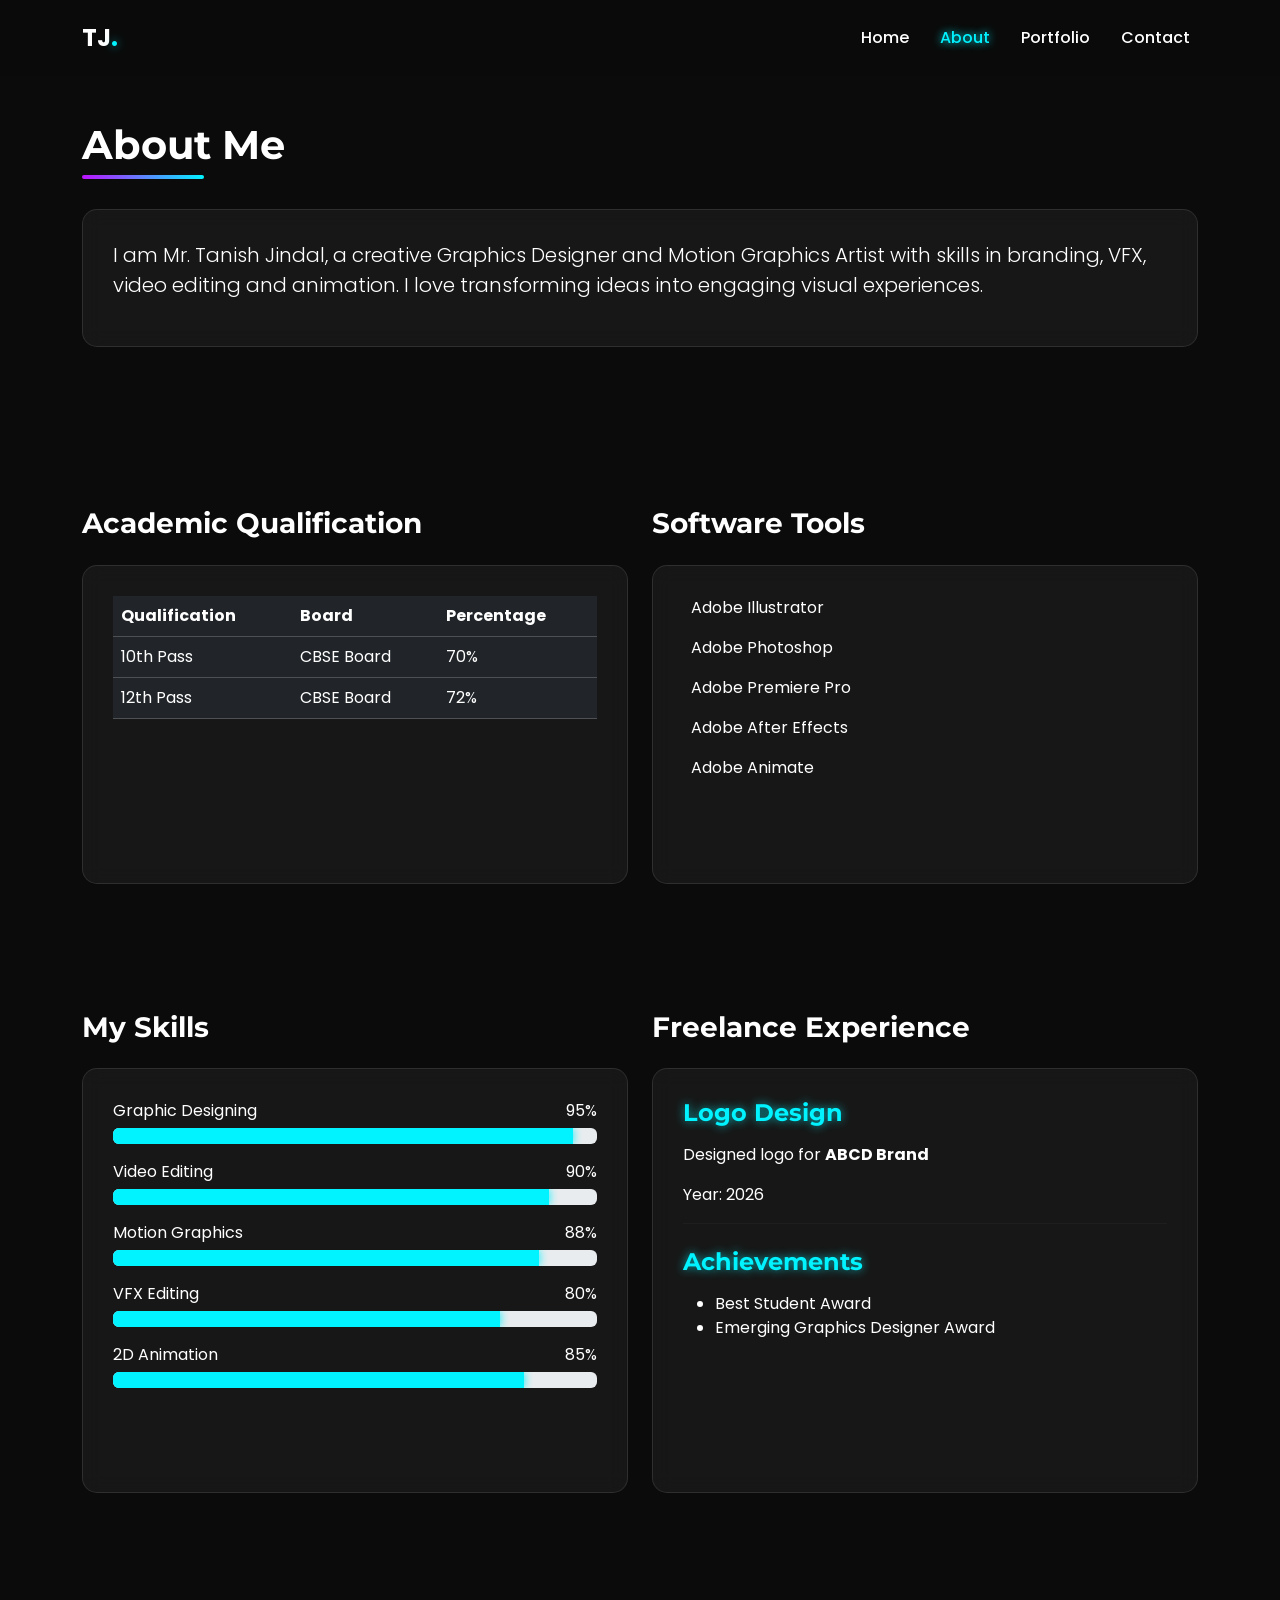
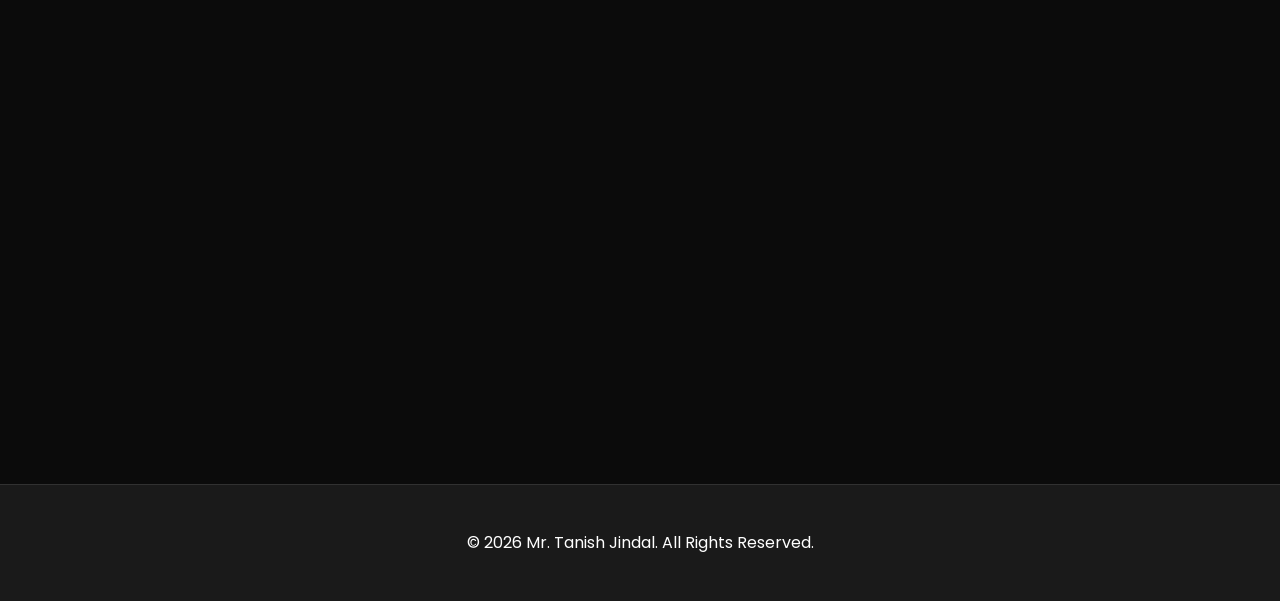
==== about.html @ eef96224 "Add files via upload" ====
<!DOCTYPE html>
<html lang="en">
  <head>
    <meta charset="utf-8">
	<meta http-equiv="X-UA-Compatible" content="IE=edge">
	<meta name="viewport" content="width=device-width, initial-scale=1">
    <title>About|Himanshu</title>
    <!-- Bootstrap -->
	<link href="css/bootstrap-5.3.8.css" rel="stylesheet">
	<link href="style.css" rel="stylesheet" type="text/css">
  </head>
  <body>

    <!-- Navbar -->
    <nav class="navbar navbar-expand-lg fixed-top">
        <div class="container">
            <a class="navbar-brand" href="index.html">TJ<span class="neon-text">.</span></a>
            <button class="navbar-toggler" type="button" data-bs-toggle="collapse" data-bs-target="#navbarNav">
                <i class="fas fa-bars text-white"></i>
            </button>
            <div class="collapse navbar-collapse" id="navbarNav">
                <ul class="navbar-nav ms-auto">
                    <li class="nav-item"><a class="nav-link" href="index.html">Home</a></li>
                    <li class="nav-item"><a class="nav-link active" href="about.html">About</a></li>
                    <li class="nav-item"><a class="nav-link" href="portfolio.html">Portfolio</a></li>
                    <li class="nav-item"><a class="nav-link" href="contact.html">Contact</a></li>
                </ul>
            </div>
        </div>
    </nav>

    <!-- Header -->
    <section class="section-padding" style="padding-top: 120px;">
        <div class="container">
            <h2 class="section-title">About Me</h2>
            <div class="glass-card">
                <p class="lead">I am Mr. Tanish Jindal, a creative Graphics Designer and Motion Graphics Artist with skills in branding, VFX, video editing and animation. I love transforming ideas into engaging visual experiences.</p>
            </div>
        </div>
    </section>

    <!-- Qualifications -->
    <section class="section-padding">
        <div class="container">
            <div class="row">
                <!-- Academic -->
                <div class="col-md-6 mb-4">
                    <h3 class="mb-4">Academic Qualification</h3>
                    <div class="glass-card">
                        <table class="table table-dark">
                            <thead>
                                <tr>
                                    <th>Qualification</th>
                                    <th>Board</th>
                                    <th>Percentage</th>
                                </tr>
                            </thead>
                            <tbody>
                                <tr>
                                    <td>10th Pass</td>
                                    <td>CBSE Board</td>
                                    <td>70%</td>
                                </tr>
                            </tbody>
							<tbody>
                                <tr>
                                    <td>12th Pass</td>
                                    <td>CBSE Board</td>
                                    <td>72%</td>
                                </tr>
                            </tbody>
                        </table>
                    </div>
                </div>

                <!-- Software Tools -->
                <div class="col-md-6 mb-4">
                    <h3 class="mb-4">Software Tools</h3>
                    <div class="glass-card">
                        <ul class="list-unstyled">
                            <li class="mb-3"><i class="fab fa-adobe neon-text me-2"></i> Adobe Illustrator</li>
                            <li class="mb-3"><i class="fab fa-adobe neon-text me-2"></i> Adobe Photoshop</li>
                            <li class="mb-3"><i class="fab fa-adobe neon-text me-2"></i> Adobe Premiere Pro</li>
                            <li class="mb-3"><i class="fab fa-adobe neon-text me-2"></i> Adobe After Effects</li>
                            <li class="mb-3"><i class="fab fa-adobe neon-text me-2"></i> Adobe Animate</li>
                        </ul>
                    </div>
                </div>
            </div>
        </div>
    </section>

    <!-- Skills & Experience -->
    <section class="section-padding">
        <div class="container">
            <div class="row">
                <!-- Skills -->
                <div class="col-md-6 mb-4">
                    <h3 class="mb-4">My Skills</h3>
                    <div class="glass-card">
                        <div class="skill-label"><span>Graphic Designing</span>  <span>95%</span></div>
                        <div class="progress mb-3"><div class="progress-bar" style="width: 95%"></div></div>
                        
                        <div class="skill-label"><span>Video Editing</span> <span>90%</span></div>
                        <div class="progress mb-3"><div class="progress-bar" style="width: 90%"></div></div>
                        
                        <div class="skill-label"><span>Motion Graphics</span> <span>88%</span></div>
                        <div class="progress mb-3"><div class="progress-bar" style="width: 88%"></div></div>
                        
                        <div class="skill-label"><span>VFX Editing</span> <span>80%</span></div>
                        <div class="progress mb-3"><div class="progress-bar" style="width: 80%"></div></div>
                        
                        <div class="skill-label"><span>2D Animation</span> <span>85%</span></div>
                        <div class="progress mb-3"><div class="progress-bar" style="width: 85%"></div></div>
                    </div>
                </div>

                <!-- Experience -->
                <div class="col-md-6 mb-4">
                    <h3 class="mb-4">Freelance Experience</h3>
                    <div class="glass-card">
                        <h4 class="neon-text">Logo Design</h4>
                        <p>Designed logo for <strong>ABCD Brand</strong></p>
                        <p class="text-gray">Year: 2026</p>
                        <hr style="border-color: rgba(255,255,255,0.1);">
                        <h4 class="neon-text mt-4">Achievements</h4>
                        <ul class="text-gray">
                            <li>Best Student Award</li>
                            <li>Emerging Graphics Designer Award</li>
                        </ul>
                    </div>
                </div>
            </div>
        </div>
    </section>

    <!-- Footer -->
    <footer>
        <div class="container">
            <div class="social-links mb-3">
                <a href="#"><i class="fab fa-instagram"></i></a>
                <a href="#"><i class="fab fa-behance"></i></a>
                <a href="#"><i class="fab fa-linkedin-in"></i></a>
                <a href="#"><i class="fab fa-youtube"></i></a>
            </div>
            <p>&copy; 2026 Mr. Tanish Jindal. All Rights Reserved.</p>
        </div>
    </footer>

    <script src="https://cdn.jsdelivr.net/npm/bootstrap@5.3.0/dist/js/bootstrap.bundle.min.js"></script>
    <script src="script.js"></script>
</body>
</html>
---- style.css ----
@charset "utf-8";
/* CSS Document */
/* --- GOOGLE FONTS --- */
@import url('https://fonts.googleapis.com/css2?family=Montserrat:wght@300;400;600&family=Poppins:wght@300;400;600;700&display=swap');

/* --- VARIABLES --- */
:root {
    --bg-dark: #0b0b0b;
    --bg-light: #1a1a1a;
    --neon-blue: #00f3ff;
    --neon-purple: #bc13fe;
    --text-white: #ffffff;
    --text-gray: #b3b3b3;
    --glass: rgba(255, 255, 255, 0.05);
}

body {
    background-color: var(--bg-dark);
    color: var(--text-white);
    font-family: 'Poppins', sans-serif;
    overflow-x: hidden;
    margin-top: 1px;
}

/* --- TYPOGRAPHY --- */
h1, h2, h3, h4 {
    font-family: 'Montserrat', sans-serif;
    font-weight: 700;
}

.neon-text {
    color: var(--neon-blue);
    text-shadow: 0 0 10px rgba(0, 243, 255, 0.7);
}

.section-title {
    font-size: 2.5rem;
    margin-bottom: 40px;
    position: relative;
    display: inline-block;
}

.section-title::after {
    content: '';
    position: absolute;
    width: 60%;
    height: 4px;
    background: linear-gradient(90deg, var(--neon-purple), var(--neon-blue));
    bottom: -10px;
    left: 0;
    border-radius: 2px;
}

/* --- BUTTONS --- */
.btn-neon {
    background: transparent;
    border: 2px solid var(--neon-blue);
    color: var(--neon-blue);
    padding: 10px 30px;
    font-weight: 600;
    text-transform: uppercase;
    transition: 0.3s;
    position: relative;
    overflow: hidden;
    z-index: 1;
}

.btn-neon::before {
    content: '';
    position: absolute;
    top: 0; left: 0; width: 0%; height: 100%;
    background: var(--neon-blue);
    z-index: -1;
    transition: 0.3s;
}

.btn-neon:hover::before {
    width: 100%;
}

.btn-neon:hover {
    color: var(--bg-dark);
    box-shadow: 0 0 20px var(--neon-blue);
}

/* --- NAVBAR --- */
.navbar {
    background: rgba(11, 11, 11, 0.95);
    backdrop-filter: blur(10px);
    padding: 15px 0;
}

.navbar-brand {
    font-size: 1.5rem;
    font-weight: 700;
    color: var(--text-white) !important;
}

.nav-link {
    color: var(--text-white) !important;
    font-weight: 500;
    margin-left: 15px;
    transition: 0.3s;
}

.nav-link:hover, .nav-link.active {
    color: var(--neon-blue) !important;
    text-shadow: 0 0 8px var(--neon-blue);
}

/* --- SECTIONS --- */
.section-padding {
    padding: 80px 0;
}

/* --- HERO SECTION --- */
.hero-section {
    height: 100vh;
    background: linear-gradient(rgba(0,0,0,0.7), rgba(0,0,0,0.7)), url('https://images.unsplash.com/photo-1550745165-9bc0b252b638?ixlib=rb-1.2.1&auto=format&fit=crop&w=1950&q=80'); /* Placeholder BG */
    background-size: cover;
    background-position: center;
    display: flex;
    align-items: center;
    justify-content: center;
    text-align: center;
}

.hero-content h1 {
    font-size: 4rem;
    margin-bottom: 20px;
}

.hero-content p {
    font-size: 1.5rem;
    color: var(--text-gray);
    margin-bottom: 30px;
}

/* --- CARDS (Glassmorphism) --- */
.glass-card {
    background: var(--glass);
    backdrop-filter: blur(10px);
    border: 1px solid rgba(255, 255, 255, 0.1);
    padding: 30px;
    border-radius: 15px;
    transition: 0.4s;
    height: 100%;
}
 
.glass-card h1 {
    background: var(--glass);
    backdrop-filter: blur(10px);
    border: 1px solid rgba(255, 255, 255, 0.1);
    border-radius: 15px;
    transition: 0.4s;
    height: 100%;
    margin-right: 10px;
    margin-bottom: 79px;
    margin-left: 10px;
    padding-right: 10px;
}

.glass-card:hover {
    transform: translateY(-10px);
    border-color: var(--neon-purple);
    box-shadow: 0 0 20px rgba(188, 19, 254, 0.3);
}

.glass-card h4 {
    color: var(--neon-blue);
    margin-bottom: 15px;
}

/* --- SKILLS --- */
.progress-bar {
    background: var(--neon-blue);
    box-shadow: 0 0 10px var(--neon-blue);
}

.skill-label {
    display: flex;
    justify-content: space-between;
    margin-bottom: 5px;
}

/* --- PORTFOLIO TABS --- */
.portfolio-menu {
    text-align: center;
    margin-bottom: 30px;
}

.portfolio-menu button {
    background: transparent;
    border: none;
    color: var(--text-white);
    font-size: 1.1rem;
    margin: 0 15px;
    cursor: pointer;
    transition: 0.3s;
    padding-bottom: 5px;
}

.portfolio-menu button.active, .portfolio-menu button:hover {
    color: var(--neon-blue);
    border-bottom: 2px solid var(--neon-blue);
}

.portfolio-item {
    position: relative;
    overflow: hidden;
    border-radius: 10px;
    margin-bottom: 30px;
}

.portfolio-item img {
    width: 100%;
    transition: 0.5s;
}

.portfolio-overlay {
    position: absolute;
    top: 0; left: 0; width: 100%; height: 100%;
    background: rgba(0, 0, 0, 0.8);
    display: flex;
    justify-content: center;
    align-items: center;
    opacity: 0;
    transition: 0.5s;
}

.portfolio-item:hover .portfolio-overlay {
    opacity: 1;
}

.portfolio-item:hover img {
    transform: scale(1.1);
}

/* --- CONTACT FORM --- */
.form-control {
    background: var(--glass);
    border: 1px solid rgba(255,255,255,0.1);
    color: white;
    padding: 15px;
    border-radius: 5px;
}

.form-control:focus {
    background: var(--glass);
    border-color: var(--neon-blue);
    box-shadow: none;
    color: white;
    margin-top: 70px;
}

/* --- FOOTER --- */
footer {
    background: var(--bg-light);
    padding: 30px 0;
    text-align: center;
    border-top: 1px solid rgba(255,255,255,0.1);
    margin-top: 545px;
}


.social-icons{
    display: flex;
    gap: 50px;  
    align-items: center;
}
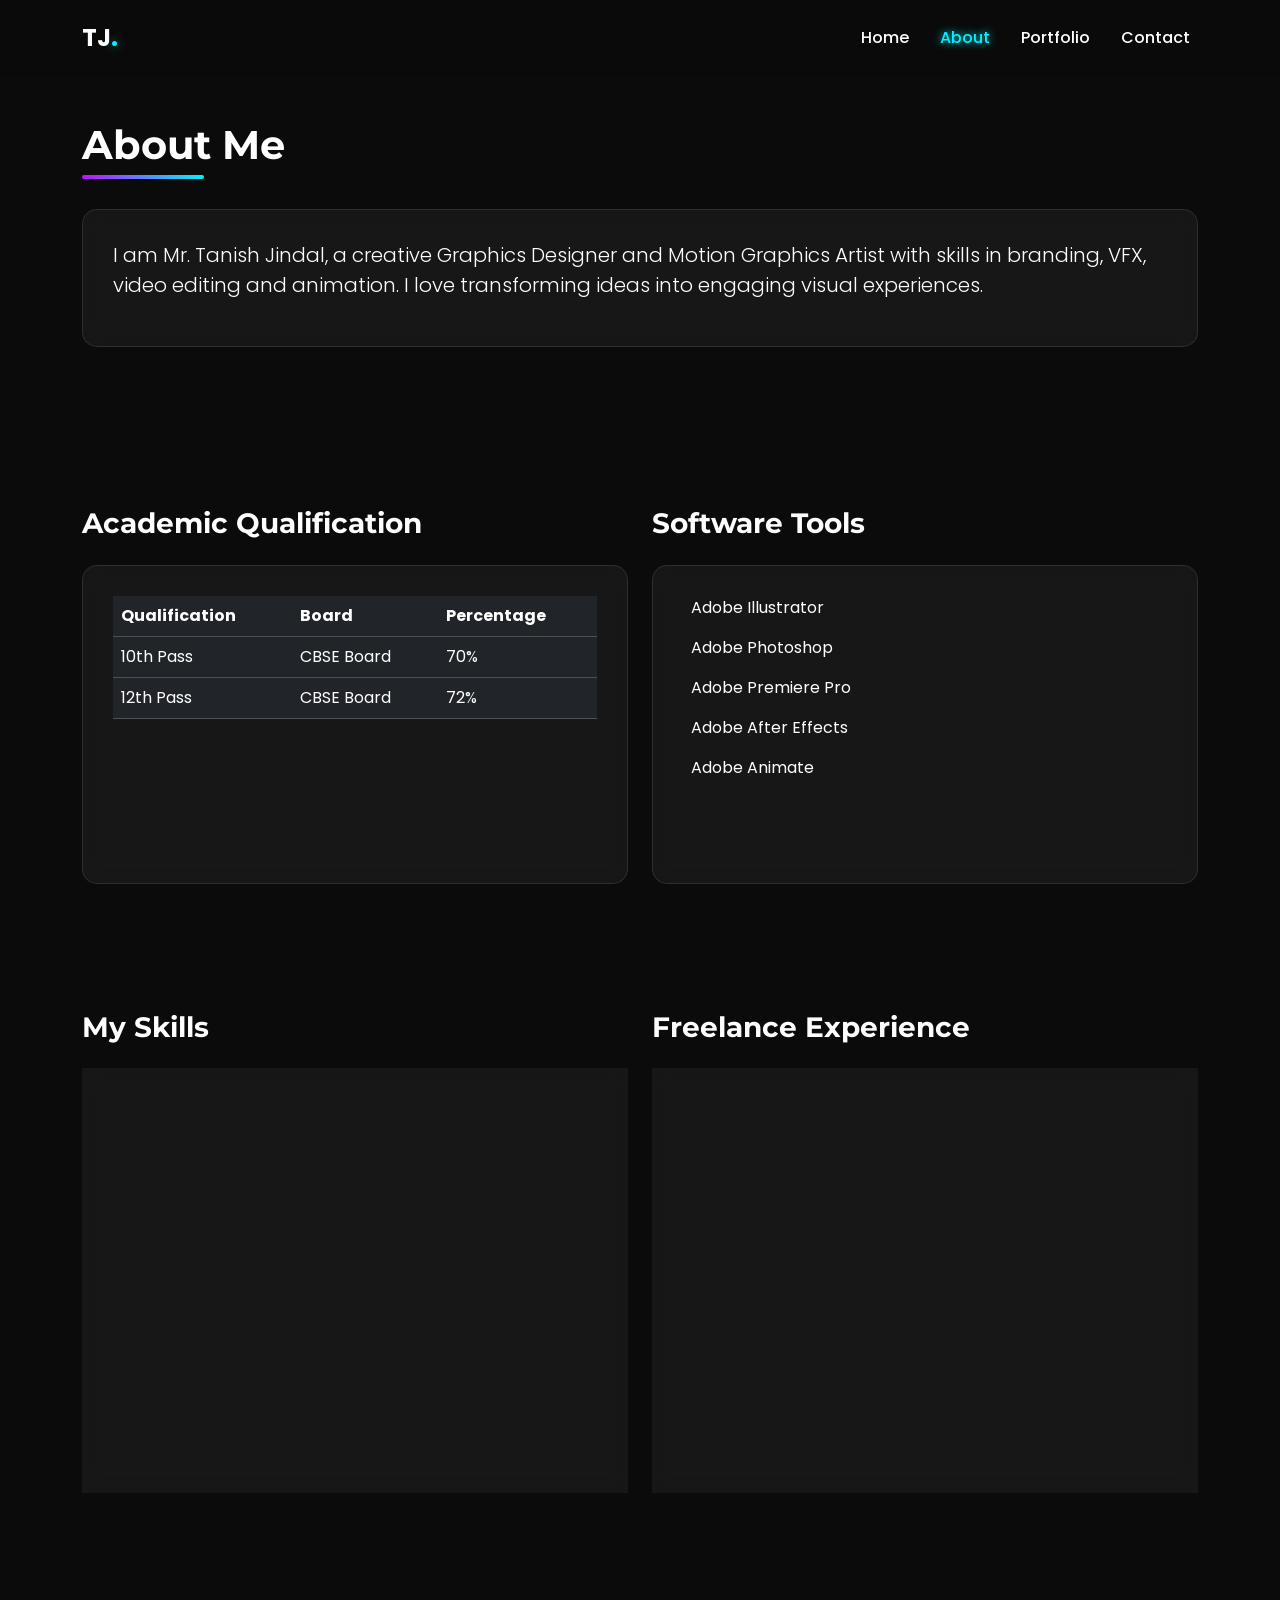
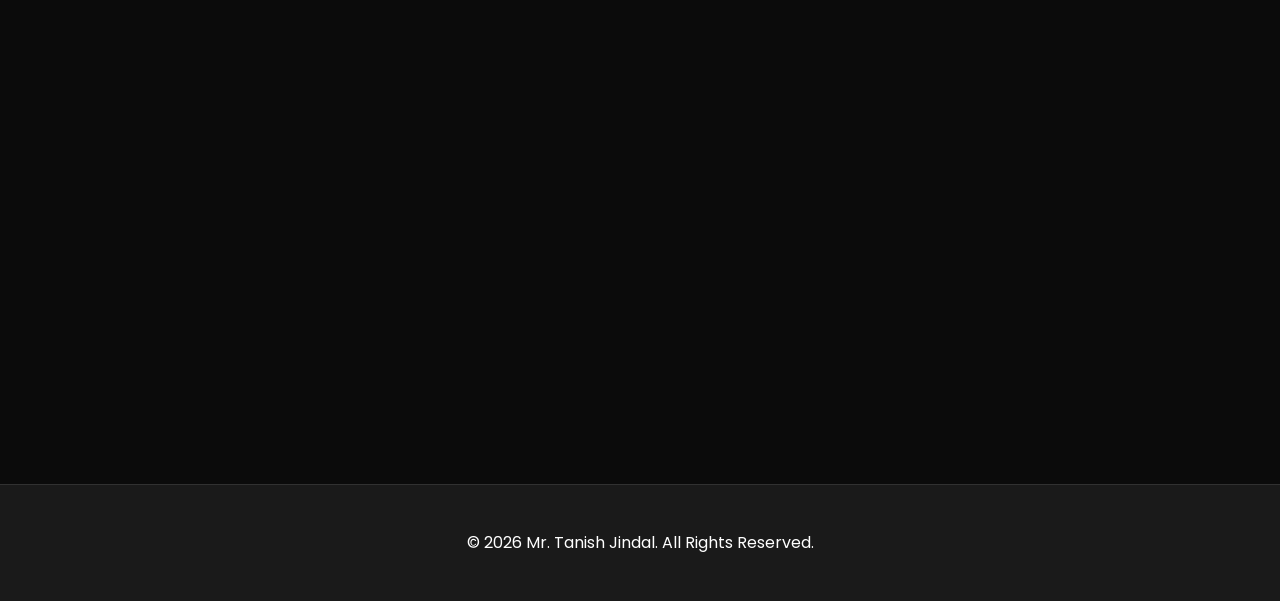
==== commit c76b7d4c: "Update about.html" ====
--- a/about.html
+++ b/about.html
@@ -4,7 +4,7 @@
     <meta charset="utf-8">
 	<meta http-equiv="X-UA-Compatible" content="IE=edge">
 	<meta name="viewport" content="width=device-width, initial-scale=1">
-    <title>About|Himanshu</title>
+    <title>About|TJ</title>
     <!-- Bootstrap -->
 	<link href="css/bootstrap-5.3.8.css" rel="stylesheet">
 	<link href="style.css" rel="stylesheet" type="text/css">
